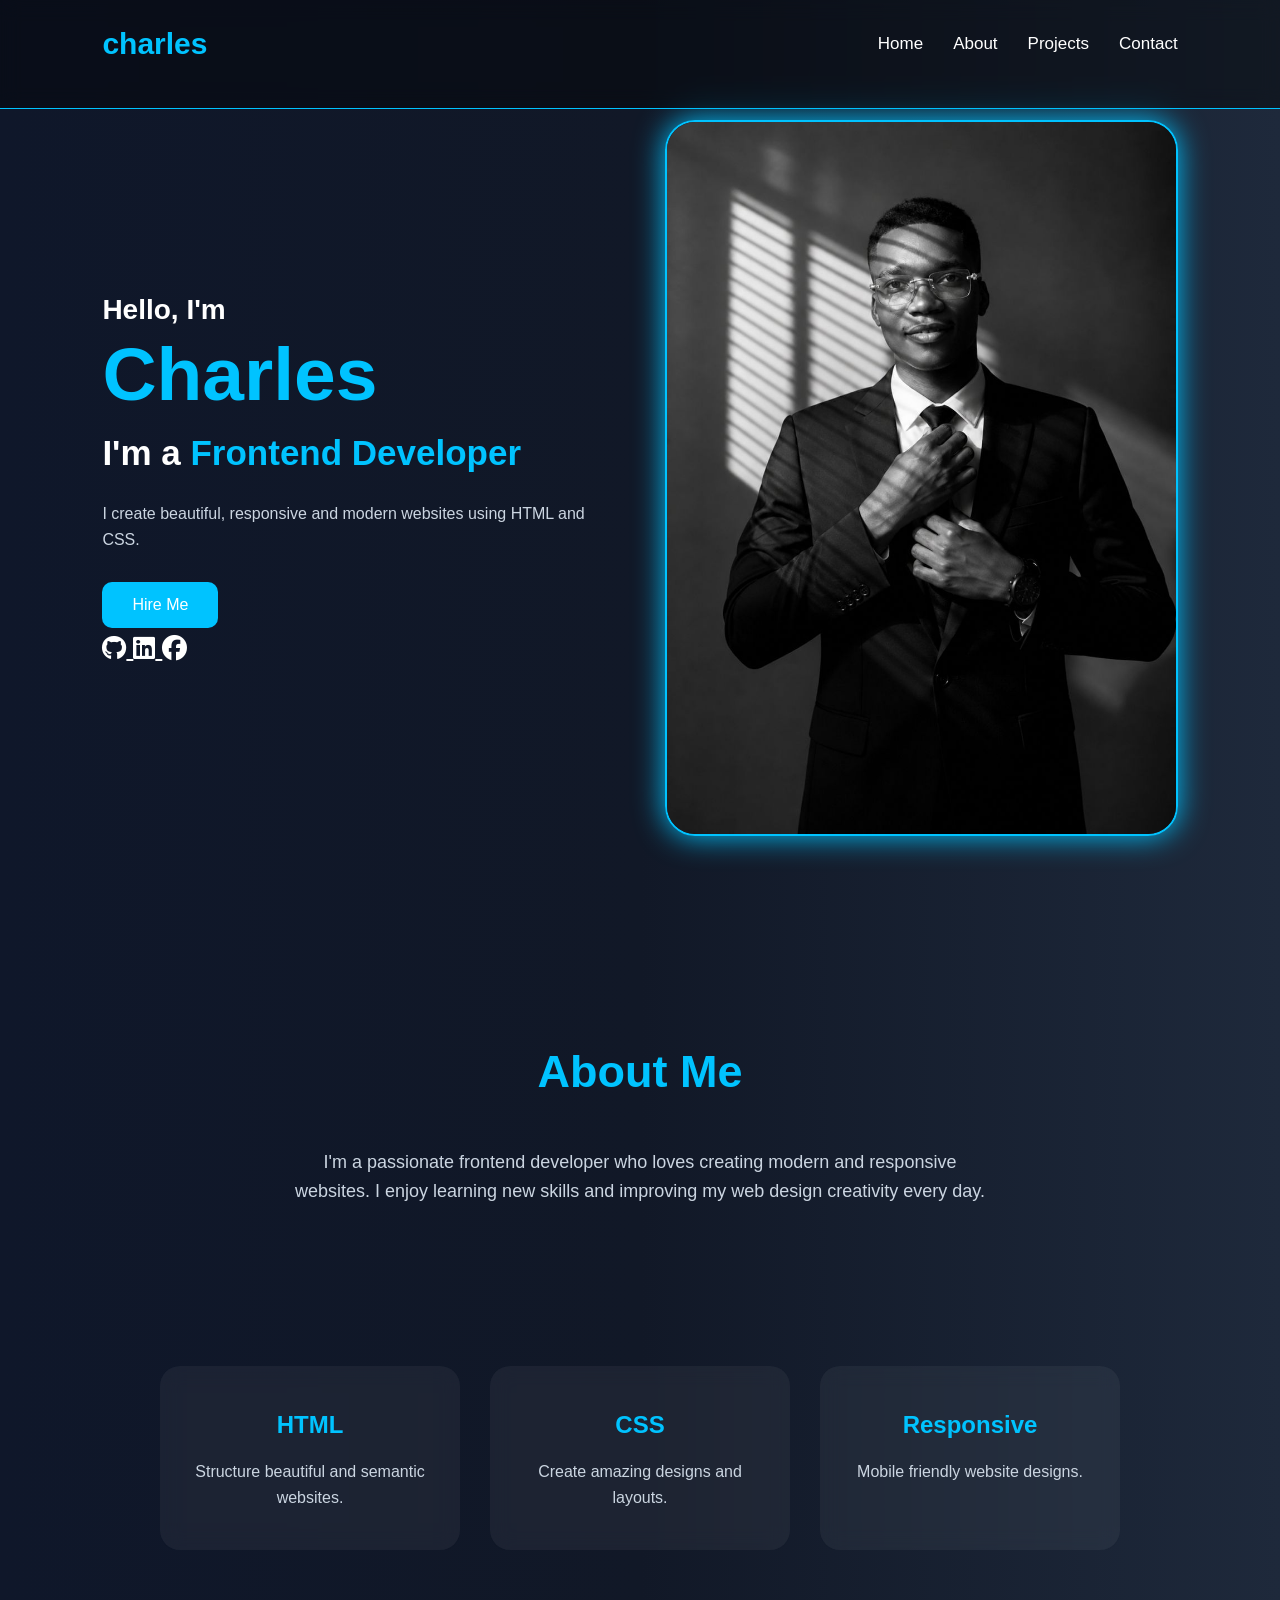
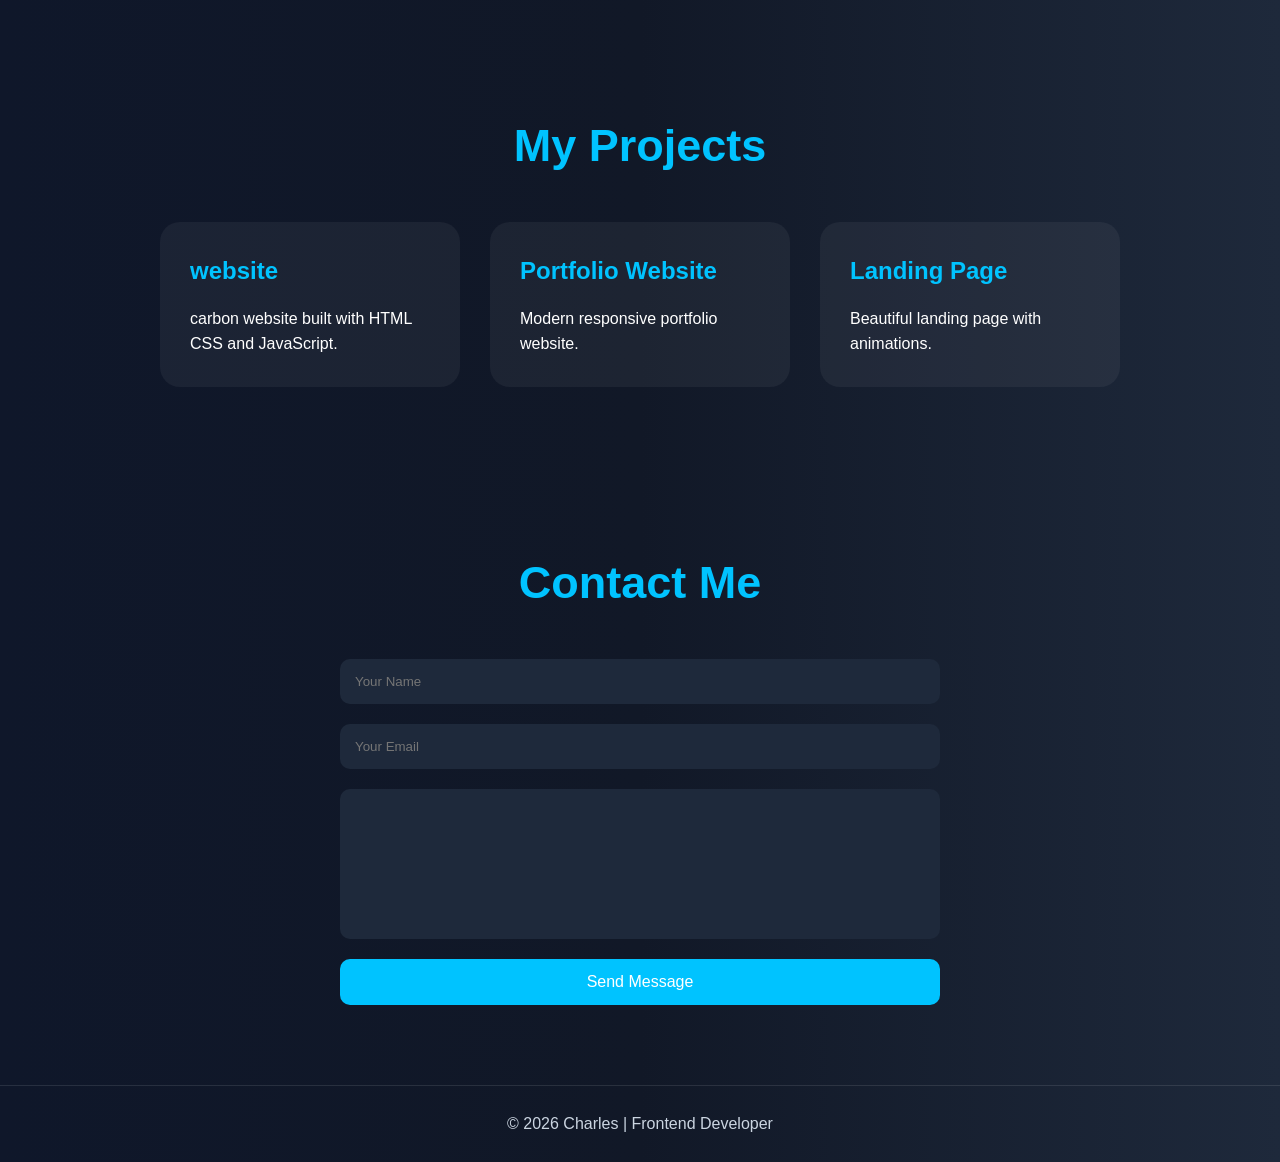
==== index.html @ 46178f8e "first commit" ====
<!DOCTYPE html>
<html lang="en">

<head>
  <meta charset="UTF-8" />
  <meta name="viewport" content="width=device-width, initial-scale=1.0" />
  <title>Charles | Portfolio</title>
  <link rel="stylesheet" href="charle.css">
  <link rel="stylesheet" href="https://cdnjs.cloudflare.com/ajax/libs/font-awesome/6.5.1/css/all.min.css" />
</head>

<body>

  <!-- Navbar -->
  <header>
    <nav>
      <h1 class="logo">charles</h1>

      <ul>
        <li><a href="#">Home</a></li>
        <li><a href="#about">About</a></li>
        <li><a href="#projects">Projects</a></li>
        <li><a href="#contact">Contact</a></li>
      </ul>
    </nav>
  </header>

  <!-- Hero Section -->
  <section class="hero">

    <!-- Left Content -->
    <div class="content">

      <h3>Hello, I'm</h3>

      <h1>Charles</h1>

      <h2>
        I'm a
        <span class="typing"></span>
      </h2>

      <p>
        I create beautiful, responsive and modern
        websites using HTML and CSS.
      </p>

      <!-- Buttons -->
      <div class="buttons">
        <button class="hire-btn">Hire Me</button>

        <!-- <button class="cv-btn">
          Download CV
        </button> -->
      </div>

      <!-- Social Icons -->
      <div class="socials">

        <a href="#">
          <i class="fab fa-github"></i>
        </a>

        <a href="#">
          <i class="fab fa-linkedin"></i>
        </a>

        <!-- <a href="#">
          < class="fiab fa-whatsapp"></i>
        </a> -->

        <a href="#">
          <i class="fab fa-facebook"></i>
        </a>

      </div>

    </div>

    <!-- Right Image -->
    <div class="image">
      <img src="./image/charles.jfif" alt="charles">
    </div>

  </section>

  <!-- About Section -->
  <section class="about" id="about">

    <h1 class="section-title">About Me</h1>

    <p>
      I'm a passionate frontend developer who loves
      creating modern and responsive websites.
      I enjoy learning new skills and improving my
      web design creativity every day.
    </p>

  </section>

  <!-- Services / Skills -->
  <section class="services" id="projects">

    <!-- Card 1 -->
    <div class="card">

      <h2>
        HTML
      </h2>

      <p>
        Structure beautiful and semantic websites.
      </p>

    </div>

    <!-- Card 2 -->
    <div class="card">

      <h2>
        CSS
      </h2>

      <p>
        Create amazing designs and layouts.
      </p>

    </div>

    <!-- Card 3 -->
    <div class="card">

      <h2>
        Responsive
      </h2>

      <p>
        Mobile friendly website designs.
      </p>

    </div>

  </section>

  <!-- Projects Section -->
  <section class="projects">

    <h1 class="section-title">
      My Projects
    </h1>

    <div class="project-container">

      <div class="project-box">
        <h2>website</h2>

        <p>
          carbon website built with HTML CSS
          and JavaScript.
        </p>
      </div>

      <div class="project-box">
        <h2>Portfolio Website</h2>

        <p>
          Modern responsive portfolio website.
        </p>
      </div>

      <div class="project-box">
        <h2>Landing Page</h2>

        <p>
          Beautiful landing page with animations.
        </p>
      </div>

    </div>

  </section>

  <!-- Contact -->
  <section class="contact" id="contact">

    <h1 class="section-title">
      Contact Me
    </h1>

    <form>

      <input type="text" placeholder="Your Name">

      <input type="email" placeholder="Your Email">

      <textarea placeholder="Your Message">
      </textarea>

      <button type="submit">
        Send Message
      </button>

    </form>

  </section>

  <!-- Footer -->
  <footer>

    <p>
      © 2026 Charles | Frontend Developer
    </p>

  </footer>

</body>

</html>
---- charle.css ----
/* RESET */
*{
    margin:0;
    padding:0;
    box-sizing:border-box;
}

html{
    scroll-behavior:smooth;
}

body{
    font-family:Arial, sans-serif;
    background:linear-gradient(to right,#0f172a,#111827,#1e293b);
    color:white;
    line-height:1.6;
}

/* NAVBAR */
header{
    width:100%;
    position:fixed;
    top:0;
    left:0;
    z-index:1000;
    background:rgba(0,0,0,0.4);
    backdrop-filter:blur(10px);
    border-bottom:1px solid #00c3ff;
}

nav{
    display:flex;
    justify-content:space-between;
    align-items:center;
    padding:20px 8%;
    margin-bottom: 20px;
}

.logo{
    font-size:30px;
    color: #00c3ff;
    font-weight: bold;z

}

nav ul{
    display:flex;
    list-style:none;
    gap:30px;
}

nav ul li a{
    text-decoration:none;
    color:white;
    transition:0.3s;
    font-size:17px;
}

nav ul li a:hover{
    color:#00c3ff;
}

/* HERO SECTION */
.hero{
    min-height:100vh;
    display:flex;
    justify-content:space-between;
    align-items:center;
    padding:120px 8%;
    gap:50px;
}

.content{
    flex:1;
}

.content h3{
    font-size:28px;
}

.content h1{
    font-size:75px;
    color:#00c3ff;
    line-height:1.1;
}

.content h2{
    font-size:35px;
    margin:10px 0;
}

.content p{
    margin-top:20px;
    max-width:500px;
    color:#cbd5e1;
}

/* TYPING EFFECT */
.typing::before{
    content:"Frontend Developer";
    color:#00c3ff;
    animation:changeText 7s infinite;
}

@keyframes changeText{

    0%{
        content:"Frontend Developer";
    }

    50%{
        content:"Web Designer";
    }

    100%{
/* :" content   UI Developer"; */
    }
}

/* BUTTONS */
.buttons{
    margin-top:30px;
    display:flex;
    gap:20px;
}

button{
    padding:14px 30px;
    border:none;
    border-radius:10px;
    cursor:pointer;
    font-size:16px;
    transition:0.4s;
}

.hire-btn{
    background:#00c3ff;
    color:white;
}



/* SOCIAL ICONS */
.social-links{
    margin-top:250px;
}

.socials a{
    color:white;
    font-size:25px;
    margin-left:0;
    transition:0.4s;
}

.socials a:hover{
    color:#00c3ff;
}

/* IMAGE */
.image{
    flex:1;
    display:flex;
    justify-content:center;
}

.image img{
    /* width:200px; */
    width: 100%;
    border-radius:30px;
    border:2px solid #00c3ff;
    box-shadow:0 0 30px #00c3ff;
    transition:0.4s;
}

.image img:hover{
    transform:scale(1.01);
}

/* SECTION TITLE */
.section-title{
    text-align:center;
    font-size:45px;
    margin-bottom:40px;
    color:#00c3ff;
}

/* ABOUT */
.about{
    padding:80px 8%;
    text-align:center;
}

.about p{
    max-width:700px;
    margin:auto;
    color:#cbd5e1;
    font-size:18px;
}

/* SERVICES */
.services{
    padding:80px 8%;
    display:flex;
    gap:30px;
    justify-content:center;
    flex-wrap:wrap;
}

/* CARDS */
.card{
    width:300px;
    background:rgba(255,255,255,0.05);
    padding:40px 30px;
    border-radius:20px;
    text-align:center;
    transition:0.4s;
    backdrop-filter:blur(10px);
}

.card h2{
    color:#00c3ff;
    margin-bottom:15px;
}

.card p{
    color:#cbd5e1;
}

.card:hover{
    transform:translateY(-10px);
    box-shadow:0 0 25px #00c3ff;
}

/* PROJECTS */
.projects{
    padding:80px 8%;
}

.project-container{
    display:flex;
    gap:30px;
    justify-content:center;
    flex-wrap:wrap;
}

.project-box{
    width:300px;
    padding:30px;
    border-radius:20px;
    background:rgba(255,255,255,0.05);
    transition:0.4s;
}

.project-box h2{
    color:#00c3ff;
    margin-bottom:15px;
}

.project-box:hover{
    transform:translateY(-10px);
    box-shadow:0 0 25px #00c3ff;
}

/* CONTACT */
.contact{
    padding:80px 8%;
}

form{
    max-width:600px;
    margin:auto;
    display:flex;
    flex-direction:column;
    gap:20px;
}

form input,
form textarea{
    padding:15px;
    border:none;
    border-radius:10px;
    background:#1e293b;
    color:white;
}

form textarea{
    height:150px;
    resize:none;
}

form button{
    background:#00c3ff;
    color:white;
}

/* FOOTER */
footer{
    text-align:center;
    padding:25px;
    border-top:1px solid rgba(255,255,255,0.1);
    color:#cbd5e1;
}

/* RESPONSIVE */
@media(max-width:900px){

    .hero{
        flex-direction:column;
        text-align:center;
    }

    .content p{
        margin:auto;
    }

    .buttons{
        justify-content:center;
    }

    .content h1{
        font-size:55px;
    }

    .content h2{
        font-size:28px;
    }

    .image img{
        width:280px;
    }
}

@media(max-width:600px){

    nav{
        flex-direction:column;
        gap:20px;
    }

    nav ul{
        gap:15px;
    }

    .content h1{
        font-size:45px;
    }

    .section-title{
        font-size:35px;
    }

    .card,
    .project-box{
        width:100%;
    }
}
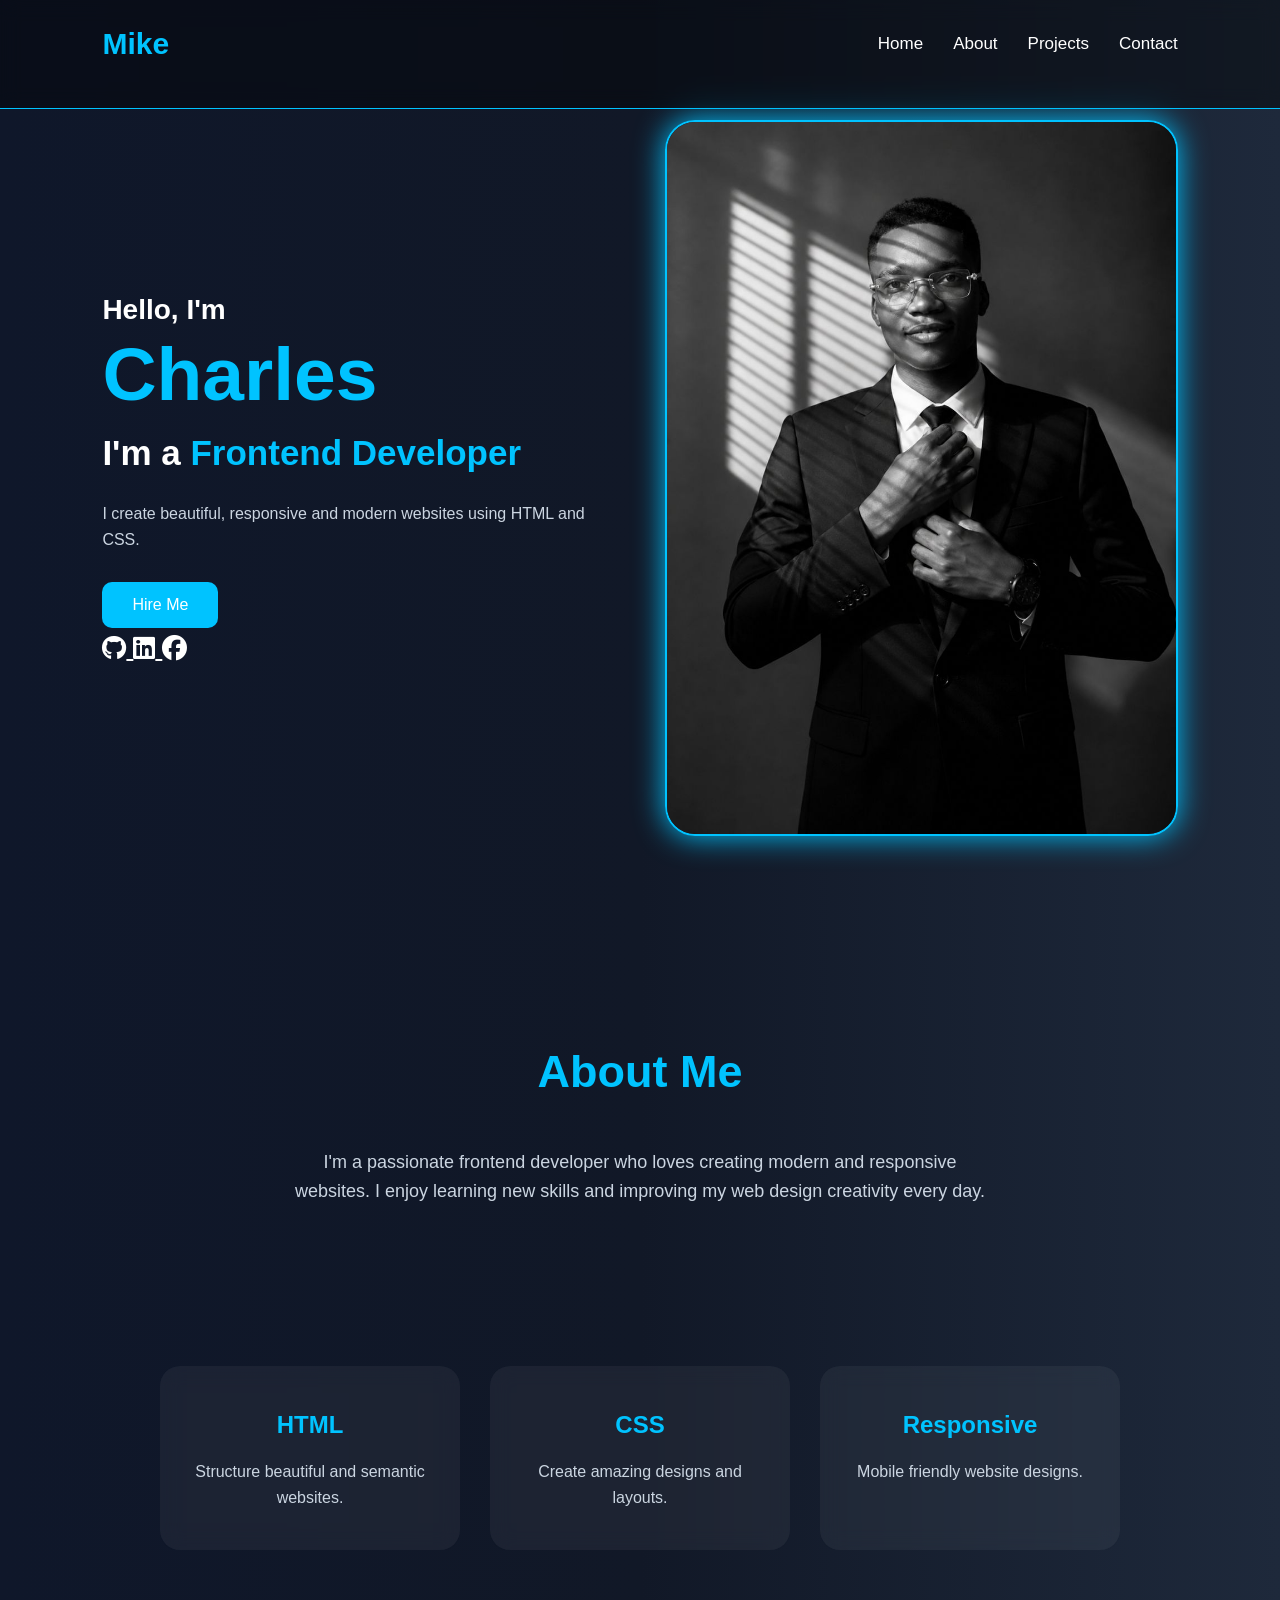
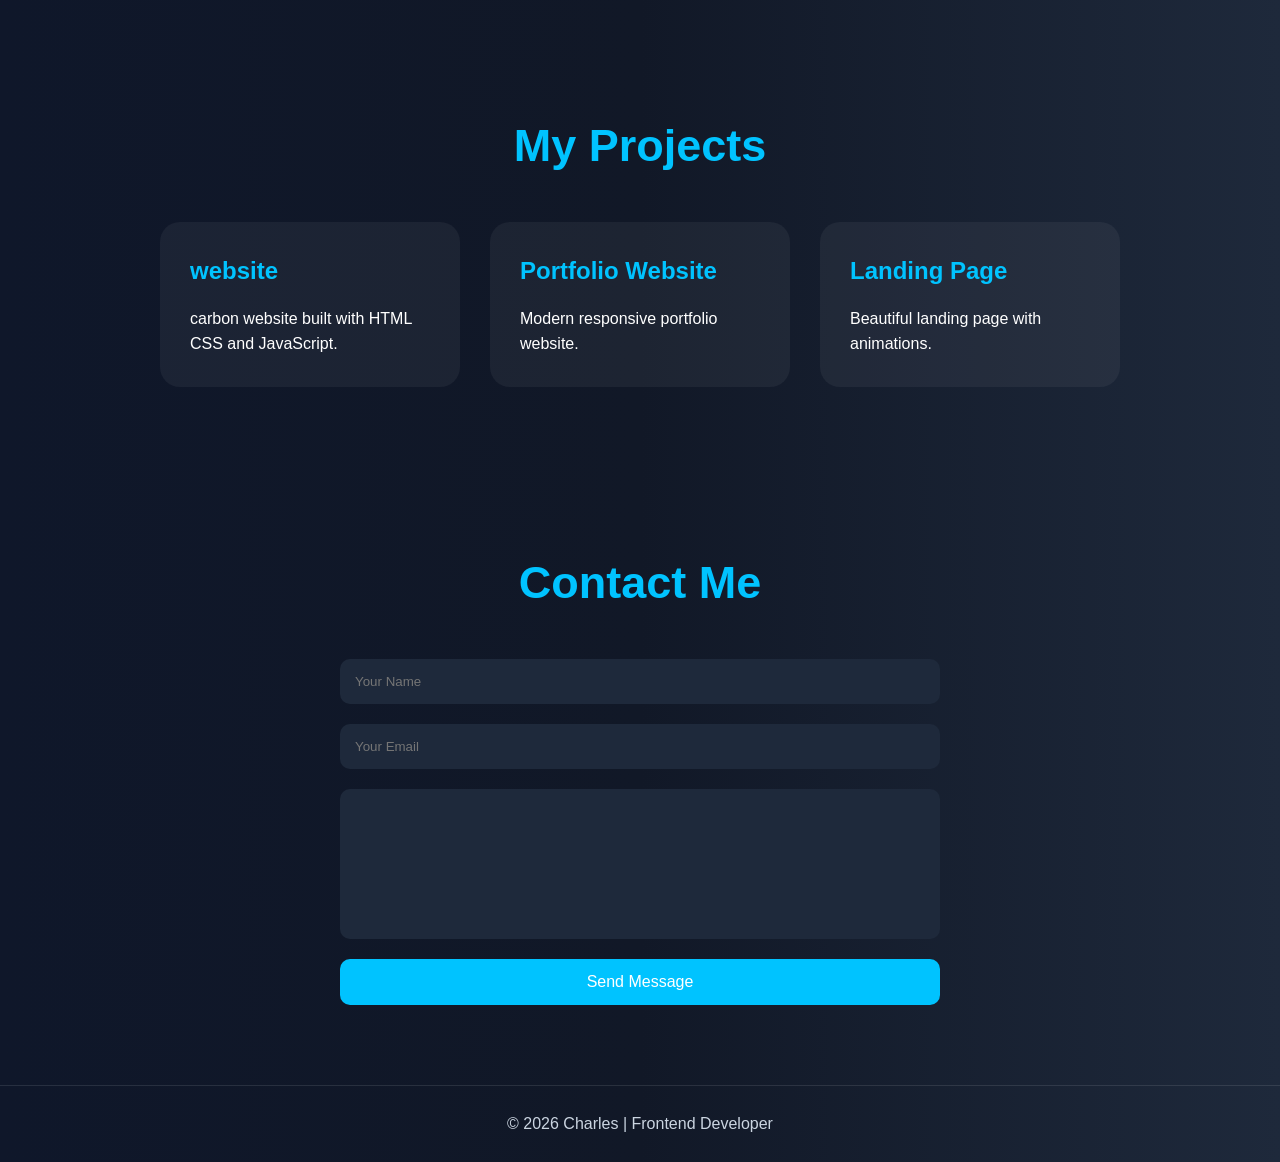
==== commit e861e8e3: "updated" ====
--- a/index.html
+++ b/index.html
@@ -14,7 +14,7 @@
   <!-- Navbar -->
   <header>
     <nav>
-      <h1 class="logo">charles</h1>
+      <h1 class="logo">Mike</h1>
 
       <ul>
         <li><a href="#">Home</a></li>
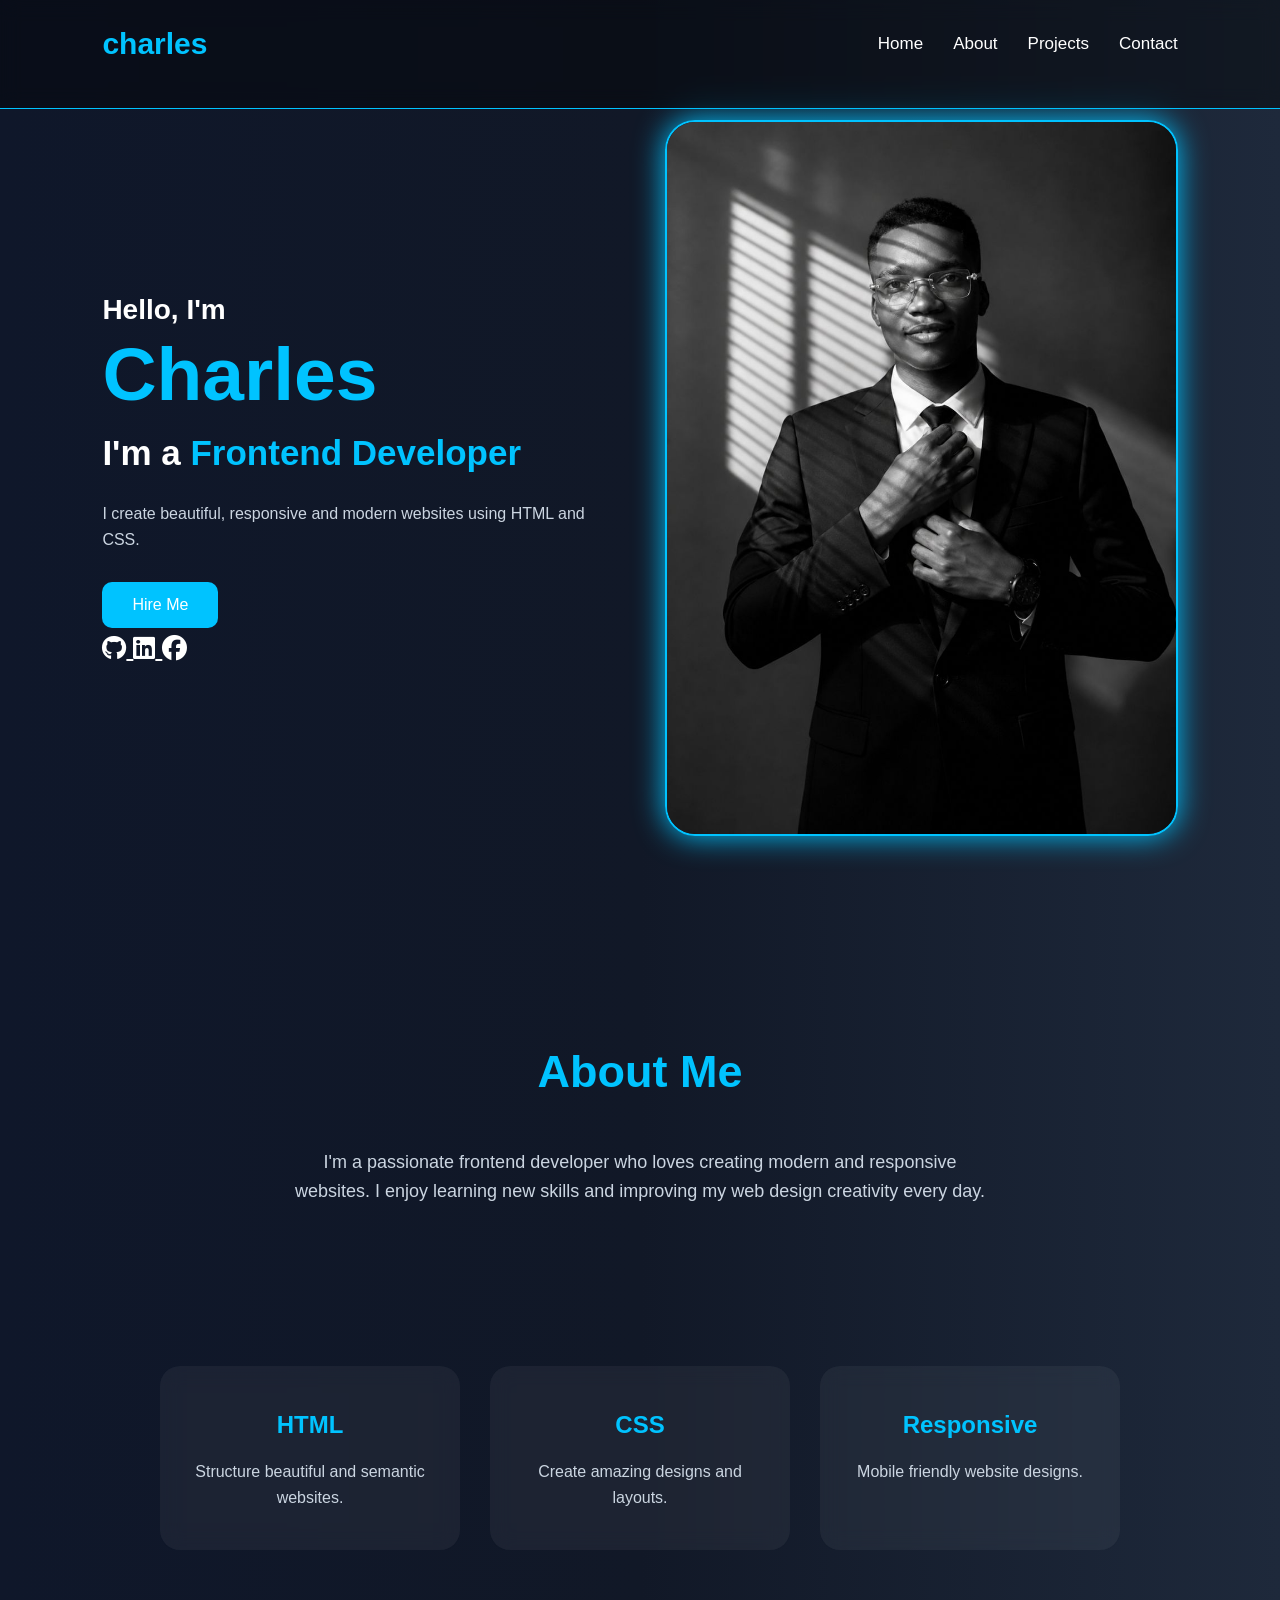
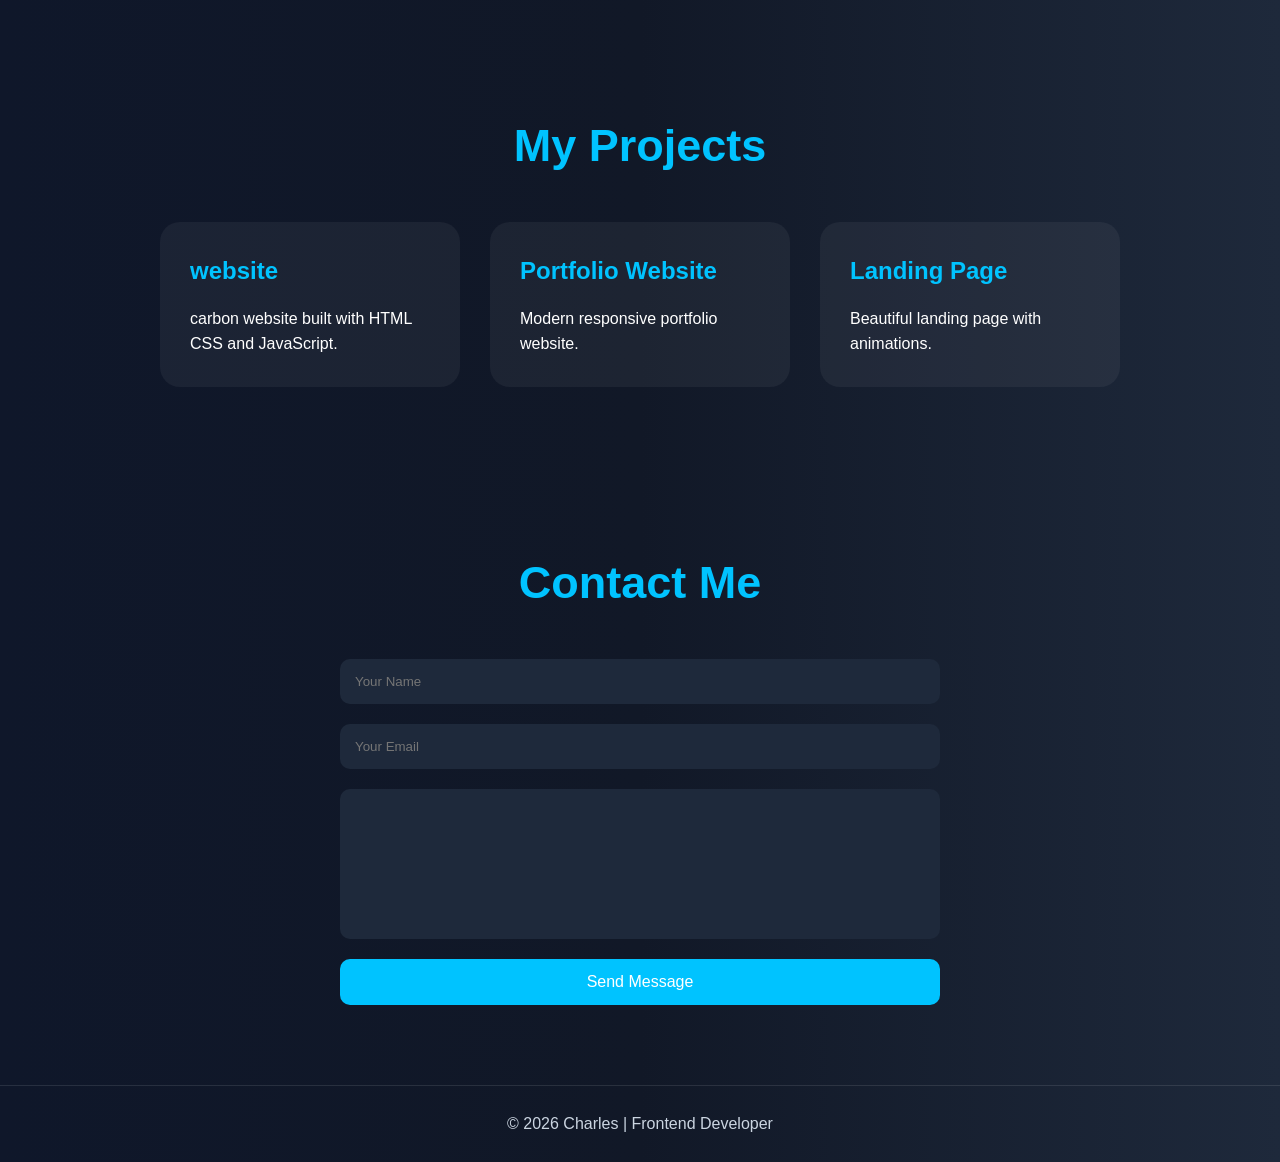
==== commit af45e9ed: "updated" ====
--- a/index.html
+++ b/index.html
@@ -14,7 +14,7 @@
   <!-- Navbar -->
   <header>
     <nav>
-      <h1 class="logo">Mike</h1>
+      <h1 class="logo">charles</h1>
 
       <ul>
         <li><a href="#">Home</a></li>
